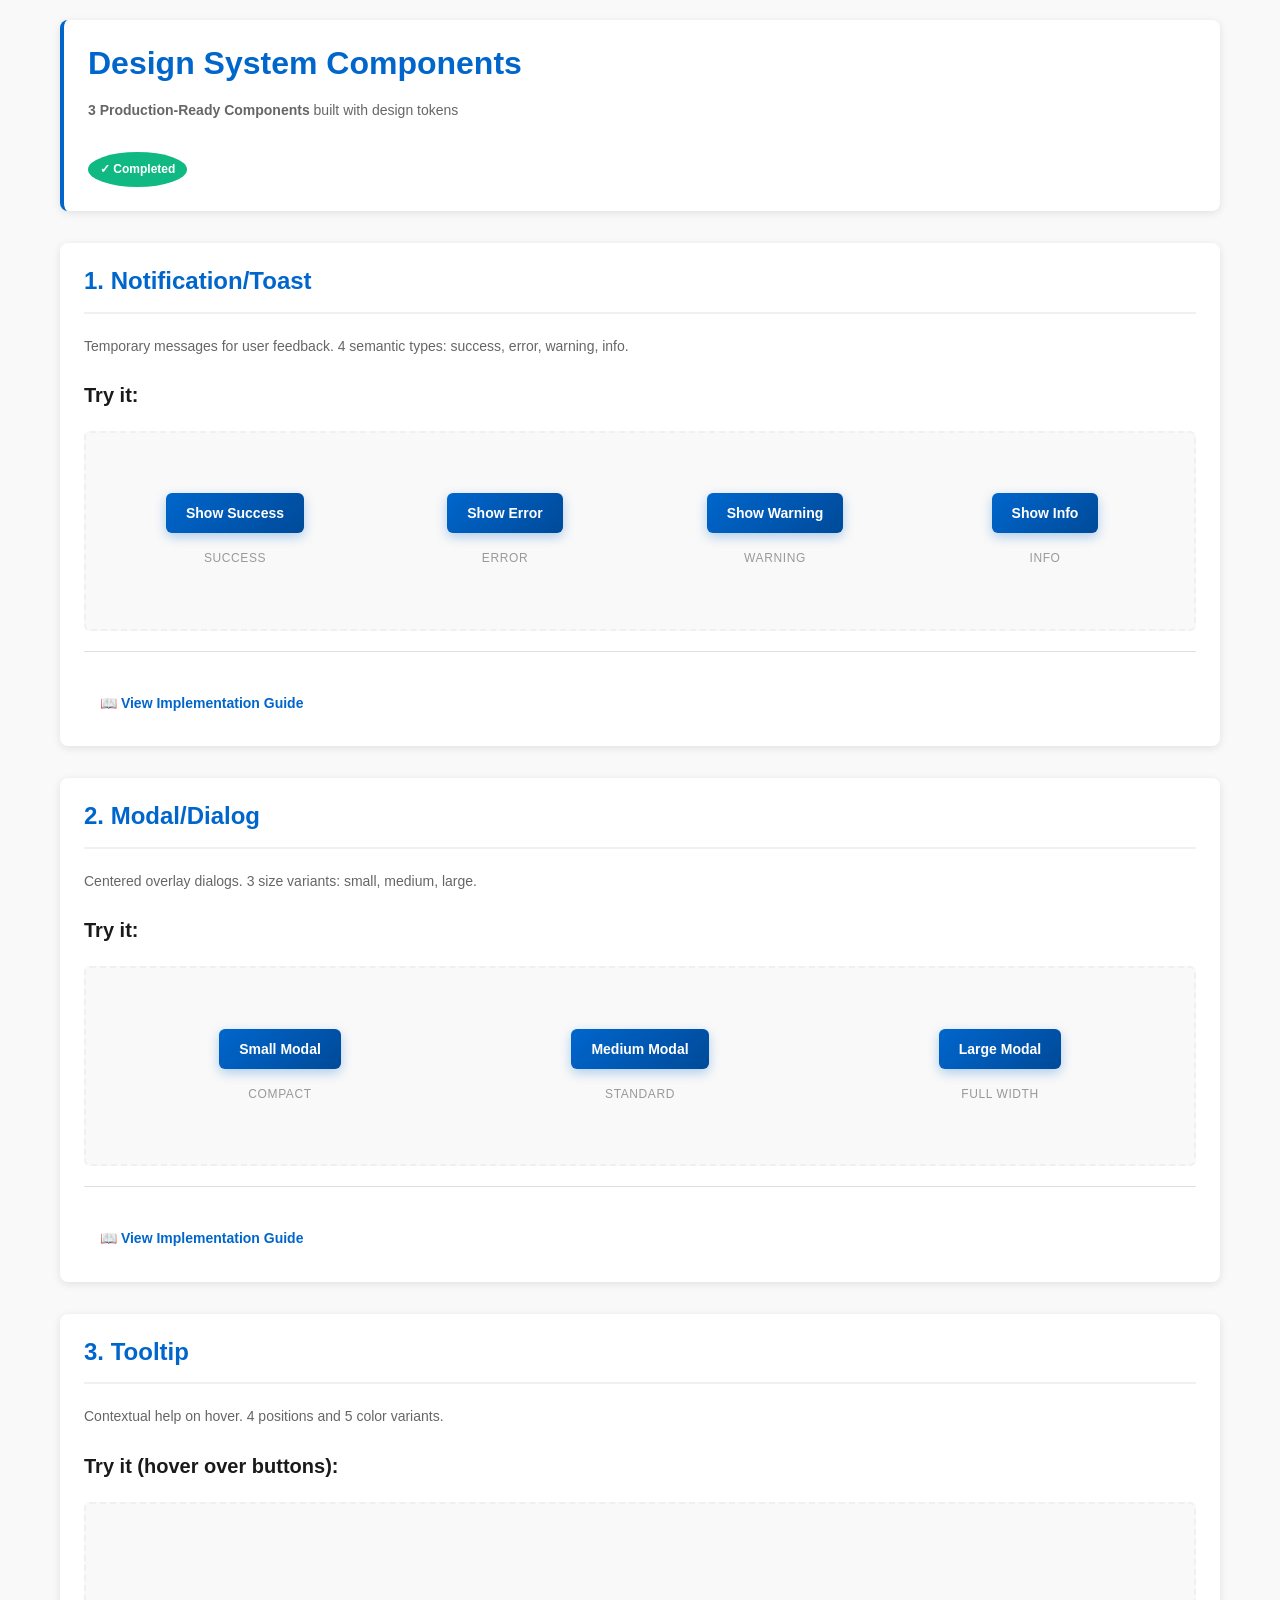
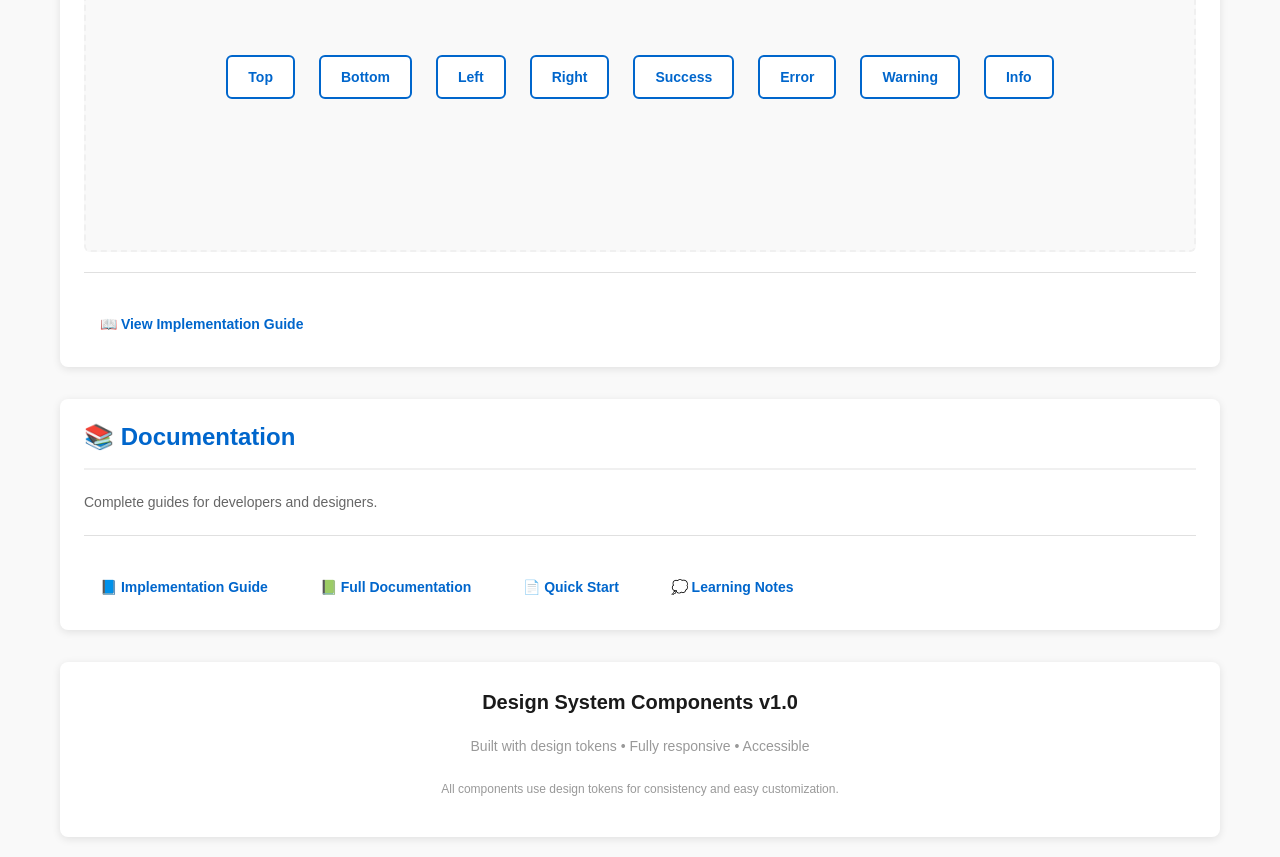
==== assignments/02-intermediate/index.html @ edc9a47b "Remove submodules, add actual files" ====
<!DOCTYPE html>
<html lang="en">
<head>
    <meta charset="UTF-8">
    <meta name="viewport" content="width=device-width, initial-scale=1.0">
    <title>Design System Components Demo</title>
    
    <!-- Design System Tokens and Components -->
    <link rel="stylesheet" href="design-tokens.css">
    <link rel="stylesheet" href="components.css">
    
    <style>
        * {
            margin: 0;
            padding: 0;
            box-sizing: border-box;
        }

        body {
            font-family: var(--font-family-base);
            background-color: var(--color-lighter-gray);
            color: var(--color-charcoal);
            line-height: var(--line-height-normal);
        }

        .container {
            max-width: 1200px;
            margin: 0 auto;
            padding: var(--space-lg);
        }

        header {
            background-color: var(--color-white);
            padding: var(--space-xl);
            border-radius: var(--radius-lg);
            margin-bottom: var(--space-2xl);
            box-shadow: var(--shadow-sm);
            border-left: 4px solid var(--color-primary);
        }

        header h1 {
            color: var(--color-primary);
            font-size: var(--font-size-h1);
            margin-bottom: var(--space-md);
        }

        header p {
            color: var(--color-gray);
            margin-bottom: var(--space-sm);
        }

        .badge {
            display: inline-block;
            background-color: var(--color-success);
            color: var(--color-white);
            padding: var(--space-xs) var(--space-sm);
            border-radius: var(--radius-full);
            font-size: var(--font-size-body-sm);
            font-weight: var(--font-weight-semibold);
            margin-top: var(--space-md);
        }

        .btn {
            padding: var(--space-sm) var(--space-lg);
            border: none;
            border-radius: var(--radius-md);
            font-size: var(--font-size-body);
            font-weight: var(--font-weight-semibold);
            cursor: pointer;
            transition: all var(--transition-quick);
            font-family: var(--font-family-base);
            display: inline-block;
        }

        .btn--primary {
            background-color: var(--color-primary);
            color: var(--color-white);
        }

        .btn--primary:hover {
            background-color: var(--color-primary-dark);
            box-shadow: var(--shadow-primary);
        }

        .btn--secondary {
            background-color: var(--color-white);
            color: var(--color-primary);
            border: 2px solid var(--color-primary);
        }

        .btn--secondary:hover {
            background-color: var(--color-primary-lighter);
        }

        .btn--danger {
            background-color: var(--color-error);
            color: var(--color-white);
        }

        .btn--danger:hover {
            background-color: #c12a2a;
        }

        .section {
            background-color: var(--color-white);
            border-radius: var(--radius-lg);
            padding: var(--space-xl);
            margin-bottom: var(--space-2xl);
            box-shadow: var(--shadow-sm);
        }

        .section h2 {
            color: var(--color-primary);
            font-size: var(--font-size-h2);
            margin-bottom: var(--space-lg);
            padding-bottom: var(--space-md);
            border-bottom: 2px solid var(--color-light-gray);
        }

        .section h3 {
            margin-top: var(--space-lg);
            margin-bottom: var(--space-md);
            color: var(--color-charcoal);
        }

        .description {
            color: var(--color-gray);
            margin-bottom: var(--space-lg);
            line-height: var(--line-height-loose);
        }

        .demo-area {
            background-color: var(--color-lighter-gray);
            border: 2px dashed var(--color-light-gray);
            border-radius: var(--radius-md);
            padding: var(--space-xl);
            margin: var(--space-lg) 0;
            min-height: 200px;
            display: flex;
            align-items: center;
            justify-content: center;
            flex-wrap: wrap;
            gap: var(--space-lg);
        }

        .demo-area--tall {
            min-height: 350px;
        }

        .demo-grid {
            display: grid;
            grid-template-columns: repeat(auto-fit, minmax(150px, 1fr));
            gap: var(--space-lg);
            width: 100%;
        }

        .demo-item {
            text-align: center;
        }

        .demo-item label {
            font-size: var(--font-size-body-sm);
            color: var(--color-text-muted);
            text-transform: uppercase;
            letter-spacing: 0.05em;
            display: block;
            margin-top: var(--space-md);
        }

        .docs-link {
            margin-top: var(--space-lg);
            padding-top: var(--space-lg);
            border-top: 1px solid var(--color-border);
        }

        .docs-link a {
            display: inline-block;
            color: var(--color-primary);
            text-decoration: none;
            font-weight: var(--font-weight-semibold);
            padding: var(--space-xs) var(--space-md);
            margin-right: var(--space-md);
            margin-top: var(--space-sm);
            border-radius: var(--radius-md);
            transition: all var(--transition-quick);
        }

        .docs-link a:hover {
            background-color: var(--color-primary-lighter);
            text-decoration: underline;
        }

        footer {
            background-color: var(--color-white);
            padding: var(--space-xl);
            border-radius: var(--radius-lg);
            text-align: center;
            color: var(--color-text-muted);
            box-shadow: var(--shadow-sm);
            margin-top: var(--space-2xl);
        }

        footer h3 {
            color: var(--color-charcoal);
            margin-bottom: var(--space-md);
        }

        footer p {
            margin: var(--space-sm) 0;
        }

        @media (max-width: 768px) {
            .demo-grid {
                grid-template-columns: 1fr;
            }

            .docs-link a {
                display: block;
                text-align: center;
                margin-right: 0;
            }
        }
    </style>
</head>
<body>
    <div class="container">
        <!-- Header -->
        <header>
            <h1>Design System Components</h1>
            <p><strong>3 Production-Ready Components</strong> built with design tokens</p>
            <span class="badge">✓ Completed</span>
        </header>

        <!-- ========== NOTIFICATION COMPONENT ========== -->
        <section class="section">
            <h2>1. Notification/Toast</h2>
            <p class="description">
                Temporary messages for user feedback. 4 semantic types: success, error, warning, info.
            </p>

            <h3>Try it:</h3>
            <div class="demo-area">
                <div class="demo-grid">
                    <div class="demo-item">
                        <button class="btn btn--primary" onclick="showNotification('success')">
                            Show Success
                        </button>
                        <label>Success</label>
                    </div>
                    <div class="demo-item">
                        <button class="btn btn--primary" onclick="showNotification('error')">
                            Show Error
                        </button>
                        <label>Error</label>
                    </div>
                    <div class="demo-item">
                        <button class="btn btn--primary" onclick="showNotification('warning')">
                            Show Warning
                        </button>
                        <label>Warning</label>
                    </div>
                    <div class="demo-item">
                        <button class="btn btn--primary" onclick="showNotification('info')">
                            Show Info
                        </button>
                        <label>Info</label>
                    </div>
                </div>
            </div>

            <div class="docs-link">
                <a href="IMPLEMENTATION_GUIDE.md">📖 View Implementation Guide</a>
            </div>
        </section>

        <!-- ========== MODAL COMPONENT ========== -->
        <section class="section">
            <h2>2. Modal/Dialog</h2>
            <p class="description">
                Centered overlay dialogs. 3 size variants: small, medium, large.
            </p>

            <h3>Try it:</h3>
            <div class="demo-area">
                <div class="demo-grid">
                    <div class="demo-item">
                        <button class="btn btn--primary" onclick="showModal('sm')">
                            Small Modal
                        </button>
                        <label>Compact</label>
                    </div>
                    <div class="demo-item">
                        <button class="btn btn--primary" onclick="showModal('md')">
                            Medium Modal
                        </button>
                        <label>Standard</label>
                    </div>
                    <div class="demo-item">
                        <button class="btn btn--primary" onclick="showModal('lg')">
                            Large Modal
                        </button>
                        <label>Full Width</label>
                    </div>
                </div>
            </div>

            <div class="docs-link">
                <a href="IMPLEMENTATION_GUIDE.md">📖 View Implementation Guide</a>
            </div>
        </section>

        <!-- ========== TOOLTIP COMPONENT ========== -->
        <section class="section">
            <h2>3. Tooltip</h2>
            <p class="description">
                Contextual help on hover. 4 positions and 5 color variants.
            </p>

            <h3>Try it (hover over buttons):</h3>
            <div class="demo-area demo-area--tall">
                <div style="width: 100%; display: flex; flex-wrap: wrap; justify-content: center; gap: var(--space-xl);">
                    <!-- Positions -->
                    <div class="tooltip-container">
                        <button class="btn btn--secondary">Top</button>
                        <div class="tooltip tooltip--top tooltip--light">Tooltip on top</div>
                    </div>

                    <div class="tooltip-container">
                        <button class="btn btn--secondary">Bottom</button>
                        <div class="tooltip tooltip--bottom tooltip--light">Tooltip on bottom</div>
                    </div>

                    <div class="tooltip-container">
                        <button class="btn btn--secondary">Left</button>
                        <div class="tooltip tooltip--left tooltip--light">Left side</div>
                    </div>

                    <div class="tooltip-container">
                        <button class="btn btn--secondary">Right</button>
                        <div class="tooltip tooltip--right tooltip--light">Right side</div>
                    </div>

                    <!-- Color Variants -->
                    <div class="tooltip-container">
                        <button class="btn btn--secondary">Success</button>
                        <div class="tooltip tooltip--bottom tooltip--success">✓ Success</div>
                    </div>

                    <div class="tooltip-container">
                        <button class="btn btn--secondary">Error</button>
                        <div class="tooltip tooltip--bottom tooltip--error">✕ Error</div>
                    </div>

                    <div class="tooltip-container">
                        <button class="btn btn--secondary">Warning</button>
                        <div class="tooltip tooltip--bottom tooltip--warning">⚠ Warning</div>
                    </div>

                    <div class="tooltip-container">
                        <button class="btn btn--secondary">Info</button>
                        <div class="tooltip tooltip--bottom tooltip--info">ℹ Info</div>
                    </div>
                </div>
            </div>

            <div class="docs-link">
                <a href="IMPLEMENTATION_GUIDE.md">📖 View Implementation Guide</a>
            </div>
        </section>

        <!-- ========== DOCUMENTATION ========== -->
        <section class="section">
            <h2>📚 Documentation</h2>
            <p class="description">
                Complete guides for developers and designers.
            </p>

            <div class="docs-link">
                <a href="IMPLEMENTATION_GUIDE.md">📘 Implementation Guide</a>
                <a href="ENHANCED_DESIGN_SYSTEM.md">📗 Full Documentation</a>
                <a href="README.md">📄 Quick Start</a>
                <a href="REFLECTION.md">💭 Learning Notes</a>
            </div>
        </section>

        <!-- Footer -->
        <footer>
            <h3>Design System Components v1.0</h3>
            <p>Built with design tokens • Fully responsive • Accessible</p>
            <p style="font-size: var(--font-size-body-sm); margin-top: var(--space-lg);">
                All components use design tokens for consistency and easy customization.
            </p>
        </footer>
    </div>

    <!-- Hidden Modal for Demo -->
    <div class="modal-overlay" id="demoModal">
        <div class="modal" id="demoModalContent">
            <div class="modal__header">
                <h2 class="modal__title">Modal Dialog</h2>
                <button class="modal__close" onclick="closeModal()">&times;</button>
            </div>
            <div class="modal__body">
                <p>This is a sample modal dialog showcasing the component. It includes a header with title and close button, scrollable content area, and a footer with action buttons.</p>
                <p style="margin-top: var(--space-md);">You can click outside the modal or press Escape to close it.</p>
            </div>
            <div class="modal__footer">
                <button class="btn btn--secondary" onclick="closeModal()">Cancel</button>
                <button class="btn btn--primary" onclick="closeModal()">OK</button>
            </div>
        </div>
    </div>

    <script>
        // Show notification
        function showNotification(type) {
            const messages = {
                success: { title: 'Success!', message: 'Your action was completed.' },
                error: { title: 'Error!', message: 'Something went wrong. Please try again.' },
                warning: { title: 'Warning', message: 'Please review this information.' },
                info: { title: 'Information', message: 'Here is some useful information.' }
            };

            const { title, message } = messages[type];
            const icons = {
                success: '✓',
                error: '✕',
                warning: '⚠',
                info: 'ℹ'
            };

            const notification = document.createElement('div');
            notification.className = `notification notification--${type} notification--top-right`;
            notification.innerHTML = `
                <div class="notification__icon">${icons[type]}</div>
                <div class="notification__content">
                    <div class="notification__title">${title}</div>
                    <div class="notification__message">${message}</div>
                </div>
                <button class="notification__close" onclick="this.parentElement.classList.add('closing'); setTimeout(() => this.parentElement.remove(), 300);">&times;</button>
            `;

            document.body.appendChild(notification);

            // Auto-hide after 5 seconds
            setTimeout(() => {
                if (notification.parentElement) {
                    notification.classList.add('closing');
                    setTimeout(() => notification.remove(), 300);
                }
            }, 5000);
        }

        // Show modal
        function showModal(size) {
            const modal = document.getElementById('demoModal');
            const content = document.getElementById('demoModalContent');
            content.className = `modal modal--${size}`;
            modal.classList.add('active');
        }

        // Close modal
        function closeModal() {
            document.getElementById('demoModal').classList.remove('active');
        }

        // Close modal on backdrop click
        document.getElementById('demoModal').addEventListener('click', function(e) {
            if (e.target === this) {
                closeModal();
            }
        });

        // Close modal on Escape key
        document.addEventListener('keydown', function(e) {
            if (e.key === 'Escape') {
                closeModal();
            }
        });
    </script>
</body>
</html>
---- assignments/02-intermediate/design-tokens.css ----
/* ========================================
   EXTENDED DESIGN SYSTEM TOKENS
   Option A: New Components
   ======================================== */

/* Import base tokens from version 7 */
@import url("../../07-design-system/design-tokens.css");

/* ========== NEW TOKENS FOR COMPONENTS ========== */

:root {
  /* ===== NOTIFICATION/TOAST TOKENS ===== */
  --notification-width: 320px;
  --notification-padding: var(--space-md);
  --notification-border-radius: var(--radius-md);
  --notification-shadow: var(--shadow-lg);
  --notification-z-index: 500;
  --notification-animation-duration: var(--transition-normal);

  /* Toast specific timings */
  --toast-auto-hide-duration: 5000ms;
  --toast-animation-distance: 20px;

  /* Semantic colors for notifications */
  --color-success-bg: #d4edda;
  --color-success-border: #c3e6cb;
  --color-success-text: #155724;

  --color-error-bg: #f8d7da;
  --color-error-border: #f5c6cb;
  --color-error-text: #721c24;

  --color-warning-bg: #fff3cd;
  --color-warning-border: #ffeeba;
  --color-warning-text: #856404;

  --color-info-bg: #d1ecf1;
  --color-info-border: #bee5eb;
  --color-info-text: #0c5460;

  /* ===== MODAL/DIALOG TOKENS ===== */
  --modal-backdrop-bg: rgba(0, 0, 0, 0.5);
  --modal-backdrop-blur: 0;
  --modal-border-radius: var(--radius-lg);
  --modal-shadow: var(--shadow-xl);
  --modal-z-index: 400;
  --modal-width-sm: 400px;
  --modal-width-md: 600px;
  --modal-width-lg: 800px;
  --modal-max-width: 90vw;
  --modal-animation-duration: var(--transition-normal);

  /* Modal spacing */
  --modal-header-padding: var(--space-lg);
  --modal-body-padding: var(--space-lg);
  --modal-footer-padding: var(--space-lg);

  /* ===== TOOLTIP TOKENS ===== */
  --tooltip-max-width: 200px;
  --tooltip-padding: var(--space-sm) var(--space-md);
  --tooltip-border-radius: var(--radius-md);
  --tooltip-bg: var(--color-charcoal);
  --tooltip-text: var(--color-white);
  --tooltip-shadow: var(--shadow-md);
  --tooltip-z-index: 500;
  --tooltip-arrow-size: 6px;
  --tooltip-animation-duration: var(--transition-quick);
  --tooltip-offset: 8px;
  --tooltip-font-size: var(--font-size-body-sm);
}

/* ========== SEMANTIC COLOR LIGHT VARIANTS ===== */
:root {
  --color-success-light: #d4edda;
  --color-success-lighter: #f0f7f4;
  --color-error-light: #f8d7da;
  --color-error-lighter: #fef5f6;
  --color-warning-light: #fff3cd;
  --color-warning-lighter: #fffbf0;
  --color-info-light: #d1ecf1;
  --color-info-lighter: #f0f8fa;

  --color-neutral-light: #f5f5f5;
  --color-text-muted: #999999;
}
---- assignments/02-intermediate/components.css ----
/* ========================================
   COMPONENT STYLES
   Notification, Modal, and Tooltip Components
   ======================================== */

/* ========================================
   1. NOTIFICATION/TOAST COMPONENT
   ======================================== */

.notification {
  position: fixed;
  display: flex;
  align-items: flex-start;
  gap: var(--space-md);
  width: var(--notification-width);
  padding: var(--notification-padding);
  background-color: var(--color-white);
  border-radius: var(--notification-border-radius);
  box-shadow: var(--notification-shadow);
  z-index: var(--notification-z-index);
  animation: slideInRight var(--notification-animation-duration) ease-out;
}

/* Position variants */
.notification--top-right {
  top: var(--space-lg);
  right: var(--space-lg);
}

.notification--top-left {
  top: var(--space-lg);
  left: var(--space-lg);
}

.notification--bottom-right {
  bottom: var(--space-lg);
  right: var(--space-lg);
}

.notification--bottom-left {
  bottom: var(--space-lg);
  left: var(--space-lg);
}

/* Exit animation */
.notification.closing {
  animation: slideOutRight var(--notification-animation-duration) ease-in;
}

/* Type variants - Success */
.notification--success {
  border-left: 4px solid var(--color-success);
  background-color: var(--color-success-bg);
  color: var(--color-success-text);
}

.notification--success .notification__icon {
  color: var(--color-success);
}

/* Type variants - Error */
.notification--error {
  border-left: 4px solid var(--color-error);
  background-color: var(--color-error-bg);
  color: var(--color-error-text);
}

.notification--error .notification__icon {
  color: var(--color-error);
}

/* Type variants - Warning */
.notification--warning {
  border-left: 4px solid var(--color-warning);
  background-color: var(--color-warning-bg);
  color: var(--color-warning-text);
}

.notification--warning .notification__icon {
  color: var(--color-warning);
}

/* Type variants - Info */
.notification--info {
  border-left: 4px solid var(--color-info);
  background-color: var(--color-info-bg);
  color: var(--color-info-text);
}

.notification--info .notification__icon {
  color: var(--color-info);
}

/* Notification content */
.notification__content {
  flex: 1;
}

.notification__title {
  font-weight: var(--font-weight-semibold);
  font-size: var(--font-size-body);
  margin-bottom: var(--space-xs);
}

.notification__message {
  font-size: var(--font-size-body-sm);
  line-height: var(--line-height-normal);
}

/* Close button */
.notification__close {
  flex-shrink: 0;
  background: none;
  border: none;
  cursor: pointer;
  font-size: 20px;
  opacity: 0.7;
  transition: opacity var(--transition-quick);
  padding: 0;
  line-height: 1;
}

.notification__close:hover {
  opacity: 1;
}

/* Icon area */
.notification__icon {
  flex-shrink: 0;
  font-size: 20px;
  width: 24px;
  height: 24px;
  display: flex;
  align-items: center;
  justify-content: center;
  margin-top: 2px;
}

/* Animations */
@keyframes slideInRight {
  from {
    transform: translateX(100%);
    opacity: 0;
  }
  to {
    transform: translateX(0);
    opacity: 1;
  }
}

@keyframes slideOutRight {
  from {
    transform: translateX(0);
    opacity: 1;
  }
  to {
    transform: translateX(100%);
    opacity: 0;
  }
}

/* ========================================
   2. MODAL/DIALOG COMPONENT
   ======================================== */

/* Modal backdrop/overlay */
.modal-overlay {
  position: fixed;
  top: 0;
  left: 0;
  width: 100%;
  height: 100%;
  background-color: var(--modal-backdrop-bg);
  display: flex;
  align-items: center;
  justify-content: center;
  z-index: var(--modal-z-index);
  opacity: 0;
  visibility: hidden;
  transition: opacity var(--modal-animation-duration),
              visibility var(--modal-animation-duration);
}

.modal-overlay.active {
  opacity: 1;
  visibility: visible;
}

/* Modal container */
.modal {
  background-color: var(--color-white);
  border-radius: var(--modal-border-radius);
  box-shadow: var(--modal-shadow);
  width: var(--modal-width-md);
  max-width: var(--modal-max-width);
  max-height: 90vh;
  display: flex;
  flex-direction: column;
  transform: scale(0.95);
  opacity: 0;
  transition: transform var(--modal-animation-duration),
              opacity var(--modal-animation-duration);
}

.modal-overlay.active .modal {
  transform: scale(1);
  opacity: 1;
}

/* Modal size variants */
.modal--sm {
  width: var(--modal-width-sm);
}

.modal--lg {
  width: var(--modal-width-lg);
}

/* Modal header */
.modal__header {
  display: flex;
  align-items: center;
  justify-content: space-between;
  padding: var(--modal-header-padding);
  border-bottom: 1px solid var(--color-border);
  flex-shrink: 0;
}

.modal__title {
  font-size: var(--font-size-h2);
  font-weight: var(--font-weight-bold);
  color: var(--color-charcoal);
  margin: 0;
}

.modal__close {
  background: none;
  border: none;
  cursor: pointer;
  font-size: 24px;
  color: var(--color-gray);
  padding: 0;
  width: 32px;
  height: 32px;
  display: flex;
  align-items: center;
  justify-content: center;
  border-radius: var(--radius-md);
  transition: all var(--transition-quick);
}

.modal__close:hover {
  background-color: var(--color-light-gray);
  color: var(--color-charcoal);
}

/* Modal body */
.modal__body {
  padding: var(--modal-body-padding);
  overflow-y: auto;
  flex: 1;
}

/* Modal footer */
.modal__footer {
  padding: var(--modal-footer-padding);
  border-top: 1px solid var(--color-border);
  display: flex;
  gap: var(--space-md);
  justify-content: flex-end;
  flex-shrink: 0;
  background-color: var(--color-lighter-gray);
}

/* Footer buttons */
.modal__footer .btn {
  margin: 0;
}

/* ========================================
   3. TOOLTIP COMPONENT
   ======================================== */

/* Tooltip trigger wrapper */
.tooltip-container {
  position: relative;
  display: inline-block;
}

/* Tooltip text element */
.tooltip {
  position: absolute;
  background-color: var(--tooltip-bg);
  color: var(--tooltip-text);
  padding: var(--tooltip-padding);
  border-radius: var(--tooltip-border-radius);
  font-size: var(--tooltip-font-size);
  white-space: nowrap;
  z-index: var(--tooltip-z-index);
  box-shadow: var(--tooltip-shadow);
  opacity: 0;
  visibility: hidden;
  transition: opacity var(--tooltip-animation-duration),
              visibility var(--tooltip-animation-duration);
  pointer-events: none;
  max-width: var(--tooltip-max-width);
  word-wrap: break-word;
  white-space: normal;
}

/* Tooltip arrow (pseudo-element) */
.tooltip::before {
  content: '';
  position: absolute;
  width: 0;
  height: 0;
  border-style: solid;
}

/* Tooltip active state */
.tooltip-container:hover .tooltip,
.tooltip.active {
  opacity: 1;
  visibility: visible;
}

/* ===== Position Variants ===== */

/* Top position */
.tooltip--top {
  bottom: 100%;
  left: 50%;
  transform: translateX(-50%) translateY(-var(--tooltip-offset));
  margin-bottom: var(--tooltip-arrow-size);
}

.tooltip--top::before {
  bottom: calc(-1 * var(--tooltip-arrow-size));
  left: 50%;
  transform: translateX(-50%);
  border-width: var(--tooltip-arrow-size) var(--tooltip-arrow-size) 0 var(--tooltip-arrow-size);
  border-color: var(--tooltip-bg) transparent transparent transparent;
}

.tooltip-container:hover .tooltip--top {
  transform: translateX(-50%) translateY(0);
}

/* Bottom position */
.tooltip--bottom {
  top: 100%;
  left: 50%;
  transform: translateX(-50%) translateY(var(--tooltip-offset));
  margin-top: var(--tooltip-arrow-size);
}

.tooltip--bottom::before {
  top: calc(-1 * var(--tooltip-arrow-size));
  left: 50%;
  transform: translateX(-50%);
  border-width: 0 var(--tooltip-arrow-size) var(--tooltip-arrow-size) var(--tooltip-arrow-size);
  border-color: transparent transparent var(--tooltip-bg) transparent;
}

.tooltip-container:hover .tooltip--bottom {
  transform: translateX(-50%) translateY(0);
}

/* Left position */
.tooltip--left {
  right: 100%;
  top: 50%;
  transform: translateY(-50%) translateX(-var(--tooltip-offset));
  margin-right: var(--tooltip-arrow-size);
}

.tooltip--left::before {
  right: calc(-1 * var(--tooltip-arrow-size));
  top: 50%;
  transform: translateY(-50%);
  border-width: var(--tooltip-arrow-size) 0 var(--tooltip-arrow-size) var(--tooltip-arrow-size);
  border-color: transparent transparent transparent var(--tooltip-bg);
}

.tooltip-container:hover .tooltip--left {
  transform: translateY(-50%) translateX(0);
}

/* Right position */
.tooltip--right {
  left: 100%;
  top: 50%;
  transform: translateY(-50%) translateX(var(--tooltip-offset));
  margin-left: var(--tooltip-arrow-size);
}

.tooltip--right::before {
  left: calc(-1 * var(--tooltip-arrow-size));
  top: 50%;
  transform: translateY(-50%);
  border-width: var(--tooltip-arrow-size) var(--tooltip-arrow-size) var(--tooltip-arrow-size) 0;
  border-color: transparent var(--tooltip-bg) transparent transparent;
}

.tooltip-container:hover .tooltip--right {
  transform: translateY(-50%) translateX(0);
}

/* ===== Color Variants for Tooltips ===== */

.tooltip--light {
  background-color: var(--color-white);
  color: var(--color-charcoal);
  border: 1px solid var(--color-border);
}

.tooltip--light::before {
  border-color: var(--color-white) transparent transparent transparent;
}

.tooltip--light.tooltip--bottom::before {
  border-color: transparent transparent var(--color-white) transparent;
}

.tooltip--light.tooltip--left::before {
  border-color: transparent transparent transparent var(--color-white);
}

.tooltip--light.tooltip--right::before {
  border-color: transparent var(--color-white) transparent transparent;
}

.tooltip--success {
  background-color: var(--color-success);
  color: var(--color-white);
}

.tooltip--error {
  background-color: var(--color-error);
  color: var(--color-white);
}

.tooltip--warning {
  background-color: var(--color-warning);
  color: var(--color-charcoal);
}

.tooltip--info {
  background-color: var(--color-info);
  color: var(--color-white);
}

/* ========================================
   HELPER UTILITIES
   ======================================== */

/* Container for demo purposes */
.component-showcase {
  padding: var(--space-lg);
  background-color: var(--color-lighter-gray);
  border-radius: var(--radius-md);
  margin: var(--space-lg) 0;
  display: flex;
  align-items: center;
  justify-content: center;
  gap: var(--space-lg);
  flex-wrap: wrap;
  min-height: 200px;
}

.component-showcase--tall {
  min-height: 400px;
}

/* Documentation helper */
.code-example {
  background-color: var(--color-dark-gray);
  color: var(--color-white);
  padding: var(--space-lg);
  border-radius: var(--radius-md);
  overflow-x: auto;
  font-family: var(--font-family-mono);
  font-size: var(--font-size-body-sm);
  line-height: 1.5;
  margin: var(--space-md) 0;
}

.code-example code {
  color: var(--color-white);
}

/* Section spacing */
.component-section {
  margin: var(--space-2xl) 0;
  padding: var(--space-lg);
  background-color: var(--color-white);
  border-radius: var(--radius-md);
  border: 1px solid var(--color-border);
}

.component-section h2 {
  margin-top: 0;
}

/* Responsive adjustments */
@media (max-width: 768px) {
  .modal {
    width: 90vw;
    max-height: 80vh;
  }

  .notification {
    width: calc(100vw - 2 * var(--space-lg));
    max-width: var(--notification-width);
  }

  .modal__footer {
    flex-direction: column-reverse;
  }

  .modal__footer .btn {
    width: 100%;
  }

  .tooltip {
    max-width: 150px;
  }
}

/* Print styles */
@media print {
  .notification,
  .modal-overlay,
  .tooltip {
    display: none !important;
  }
}
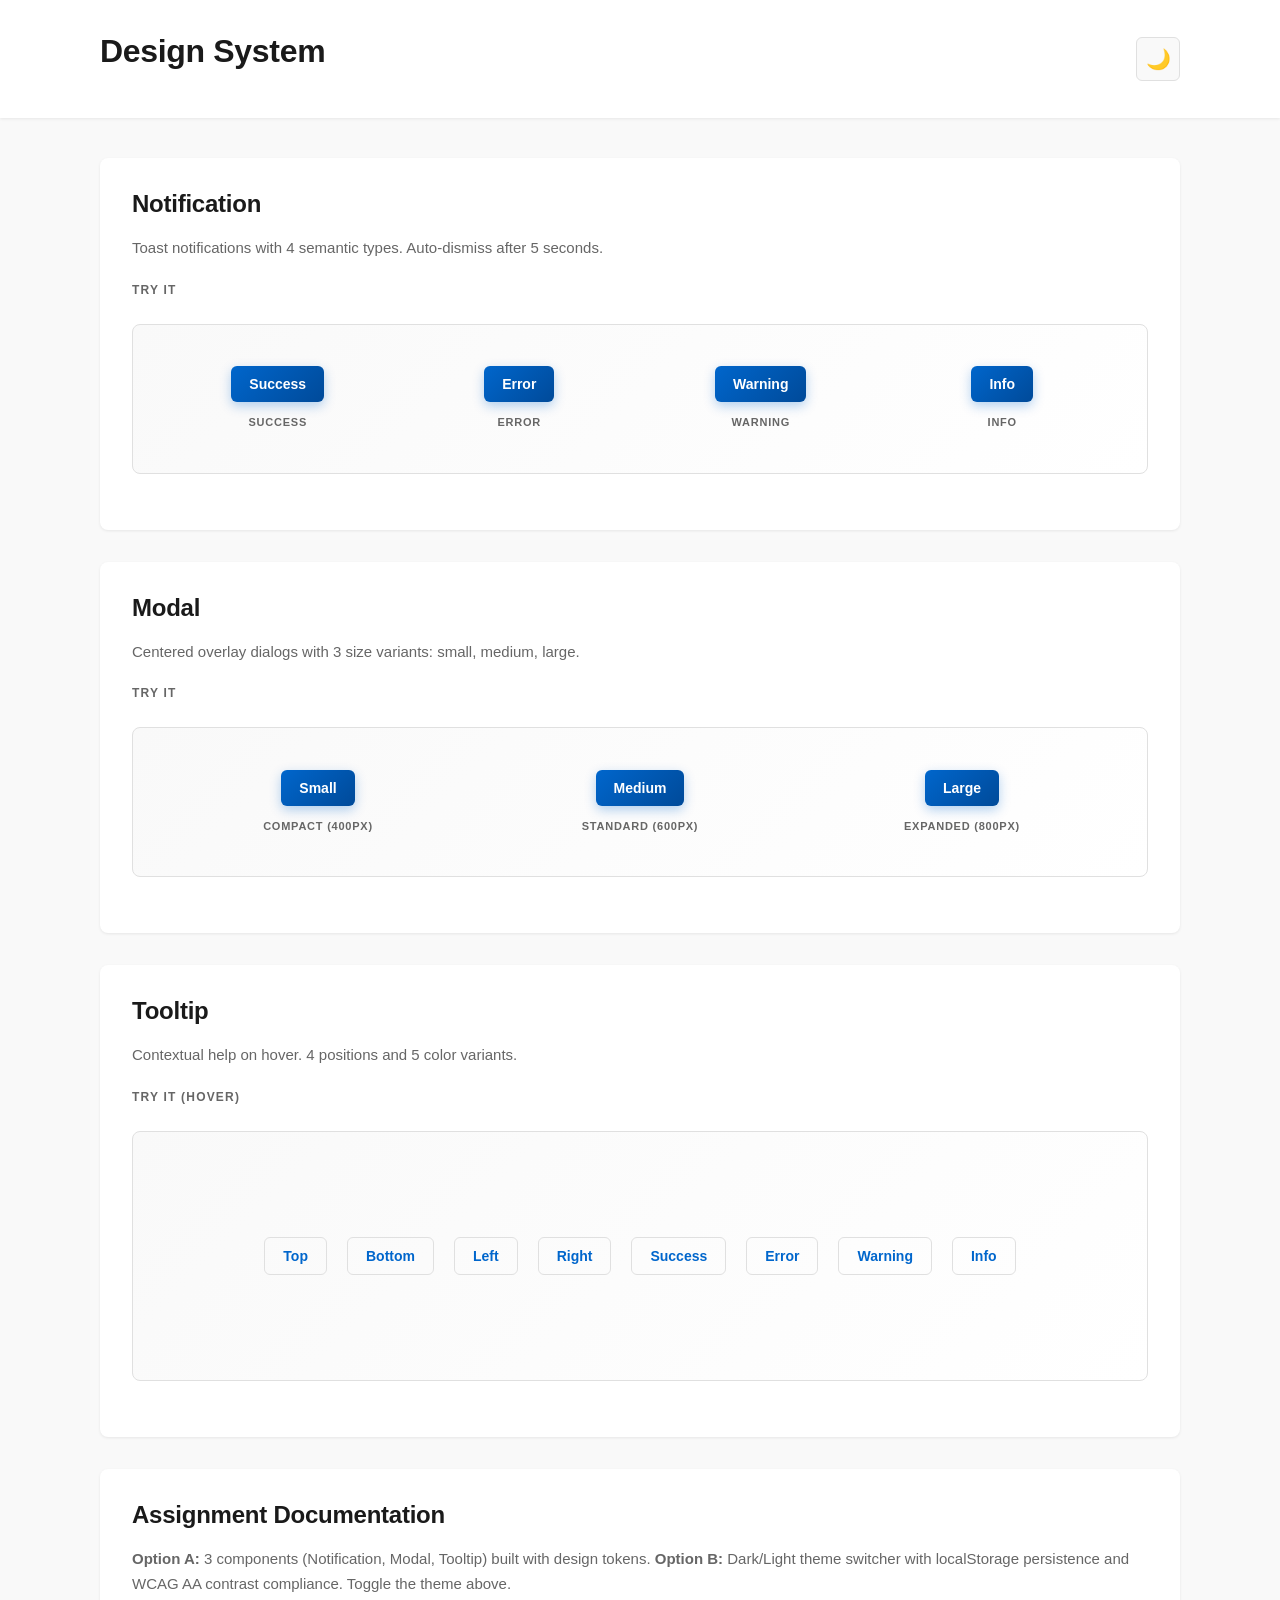
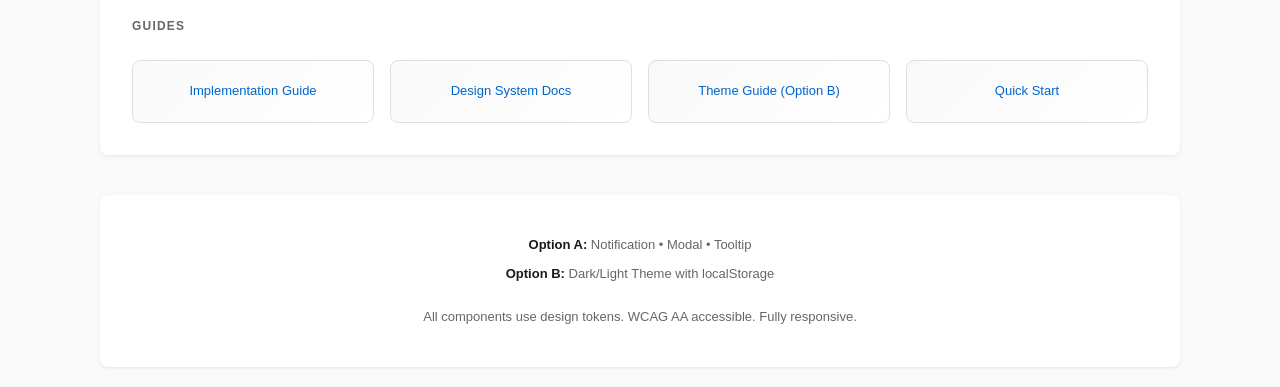
==== commit 1c074468: "Complete Option A and B" ====
--- a/assignments/02-intermediate/index.html
+++ b/assignments/02-intermediate/index.html
@@ -16,126 +16,151 @@
             box-sizing: border-box;
         }
 
+        html {
+            scroll-behavior: smooth;
+        }
+
         body {
-            font-family: var(--font-family-base);
+            font-family: -apple-system, BlinkMacSystemFont, "Segoe UI", Roboto, "Helvetica Neue", Arial, sans-serif;
             background-color: var(--color-lighter-gray);
             color: var(--color-charcoal);
-            line-height: var(--line-height-normal);
+            line-height: 1.6;
+            transition: background-color 0.3s ease, color 0.3s ease;
         }
 
         .container {
-            max-width: 1200px;
+            max-width: 1120px;
             margin: 0 auto;
-            padding: var(--space-lg);
-        }
-
+            padding: 0 var(--space-lg);
+        }
+
+        /* ===== HEADER ===== */
         header {
             background-color: var(--color-white);
-            padding: var(--space-xl);
-            border-radius: var(--radius-lg);
-            margin-bottom: var(--space-2xl);
-            box-shadow: var(--shadow-sm);
-            border-left: 4px solid var(--color-primary);
+            padding: var(--space-2xl) var(--space-lg);
+            margin-bottom: var(--space-3xl);
+            box-shadow: 0 1px 3px rgba(0, 0, 0, 0.08);
+            position: sticky;
+            top: 0;
+            z-index: 100;
+        }
+
+        header .container {
+            display: flex;
+            justify-content: space-between;
+            align-items: center;
+            gap: var(--space-xl);
         }
 
         header h1 {
-            color: var(--color-primary);
-            font-size: var(--font-size-h1);
-            margin-bottom: var(--space-md);
-        }
-
-        header p {
-            color: var(--color-gray);
-            margin-bottom: var(--space-sm);
-        }
-
-        .badge {
-            display: inline-block;
-            background-color: var(--color-success);
-            color: var(--color-white);
-            padding: var(--space-xs) var(--space-sm);
-            border-radius: var(--radius-full);
-            font-size: var(--font-size-body-sm);
-            font-weight: var(--font-weight-semibold);
-            margin-top: var(--space-md);
-        }
-
+            color: var(--color-charcoal);
+            font-size: 32px;
+            font-weight: 700;
+            letter-spacing: -0.01em;
+        }
+
+        .theme-toggle {
+            padding: var(--space-md) var(--space-lg);
+            background-color: var(--color-lighter-gray);
+            border: 1px solid var(--color-border);
+            border-radius: var(--radius-md);
+            cursor: pointer;
+            font-size: 20px;
+            transition: all 0.2s ease;
+            display: flex;
+            align-items: center;
+            justify-content: center;
+            width: 44px;
+            height: 44px;
+            line-height: 1;
+        }
+
+        .theme-toggle:hover {
+            background-color: var(--color-light-gray);
+            border-color: var(--color-primary);
+        }
+
+        /* ===== BUTTONS ===== */
         .btn {
-            padding: var(--space-sm) var(--space-lg);
+            padding: 10px 18px;
             border: none;
             border-radius: var(--radius-md);
-            font-size: var(--font-size-body);
-            font-weight: var(--font-weight-semibold);
+            font-size: 14px;
+            font-weight: 600;
             cursor: pointer;
-            transition: all var(--transition-quick);
-            font-family: var(--font-family-base);
+            transition: all 0.2s ease;
+            font-family: inherit;
             display: inline-block;
+            text-decoration: none;
         }
 
         .btn--primary {
             background-color: var(--color-primary);
-            color: var(--color-white);
+            color: white;
         }
 
         .btn--primary:hover {
             background-color: var(--color-primary-dark);
-            box-shadow: var(--shadow-primary);
         }
 
         .btn--secondary {
-            background-color: var(--color-white);
+            background-color: transparent;
             color: var(--color-primary);
-            border: 2px solid var(--color-primary);
+            border: 1px solid var(--color-border);
         }
 
         .btn--secondary:hover {
-            background-color: var(--color-primary-lighter);
-        }
-
-        .btn--danger {
-            background-color: var(--color-error);
-            color: var(--color-white);
-        }
-
-        .btn--danger:hover {
-            background-color: #c12a2a;
-        }
-
+            background-color: var(--color-lighter-gray);
+            border-color: var(--color-primary);
+        }
+
+        /* ===== SECTIONS ===== */
         .section {
             background-color: var(--color-white);
-            border-radius: var(--radius-lg);
-            padding: var(--space-xl);
+            border-radius: 8px;
+            padding: var(--space-2xl);
             margin-bottom: var(--space-2xl);
-            box-shadow: var(--shadow-sm);
+            box-shadow: 0 1px 3px rgba(0, 0, 0, 0.08);
+            transition: all 0.2s ease;
+        }
+
+        .section:hover {
+            box-shadow: 0 4px 12px rgba(0, 0, 0, 0.12);
         }
 
         .section h2 {
-            color: var(--color-primary);
-            font-size: var(--font-size-h2);
-            margin-bottom: var(--space-lg);
-            padding-bottom: var(--space-md);
-            border-bottom: 2px solid var(--color-light-gray);
+            color: var(--color-charcoal);
+            font-size: 24px;
+            font-weight: 700;
+            margin-bottom: var(--space-md);
+            letter-spacing: -0.01em;
         }
 
         .section h3 {
             margin-top: var(--space-lg);
             margin-bottom: var(--space-md);
-            color: var(--color-charcoal);
+            color: var(--color-gray);
+            font-weight: 600;
+            font-size: 12px;
+            text-transform: uppercase;
+            letter-spacing: 0.1em;
         }
 
         .description {
             color: var(--color-gray);
             margin-bottom: var(--space-lg);
-            line-height: var(--line-height-loose);
-        }
-
+            line-height: 1.7;
+            font-size: 15px;
+        }
+
+        /* ===== DEMO AREA ===== */
         .demo-area {
-            background-color: var(--color-lighter-gray);
-            border: 2px dashed var(--color-light-gray);
-            border-radius: var(--radius-md);
-            padding: var(--space-xl);
-            margin: var(--space-lg) 0;
-            min-height: 200px;
+            background: linear-gradient(135deg, var(--color-lighter-gray) 0%, var(--color-white) 100%);
+            border: 1px solid var(--color-border);
+            border-radius: 8px;
+            padding: var(--space-2xl);
+            margin: var(--space-xl) 0;
+            min-height: 150px;
             display: flex;
             align-items: center;
             justify-content: center;
@@ -144,13 +169,13 @@
         }
 
         .demo-area--tall {
-            min-height: 350px;
+            min-height: 250px;
         }
 
         .demo-grid {
             display: grid;
-            grid-template-columns: repeat(auto-fit, minmax(150px, 1fr));
-            gap: var(--space-lg);
+            grid-template-columns: repeat(auto-fit, minmax(110px, 1fr));
+            gap: var(--space-md);
             width: 100%;
         }
 
@@ -159,237 +184,230 @@
         }
 
         .demo-item label {
-            font-size: var(--font-size-body-sm);
-            color: var(--color-text-muted);
+            font-size: 11px;
+            color: var(--color-gray);
             text-transform: uppercase;
-            letter-spacing: 0.05em;
+            letter-spacing: 0.07em;
             display: block;
-            margin-top: var(--space-md);
-        }
-
+            margin-top: var(--space-sm);
+            font-weight: 600;
+        }
+
+        /* ===== DOCUMENTATION LINKS ===== */
         .docs-link {
-            margin-top: var(--space-lg);
-            padding-top: var(--space-lg);
-            border-top: 1px solid var(--color-border);
+            margin-top: var(--space-xl);
+            display: grid;
+            grid-template-columns: repeat(auto-fit, minmax(130px, 1fr));
+            gap: var(--space-md);
         }
 
         .docs-link a {
-            display: inline-block;
+            display: flex;
+            align-items: center;
+            justify-content: center;
+            padding: var(--space-lg);
+            background: linear-gradient(135deg, var(--color-lighter-gray) 0%, var(--color-white) 100%);
+            border: 1px solid var(--color-border);
+            border-radius: 8px;
             color: var(--color-primary);
             text-decoration: none;
-            font-weight: var(--font-weight-semibold);
-            padding: var(--space-xs) var(--space-md);
-            margin-right: var(--space-md);
-            margin-top: var(--space-sm);
-            border-radius: var(--radius-md);
-            transition: all var(--transition-quick);
+            font-weight: 500;
+            font-size: 13px;
+            text-align: center;
+            transition: all 0.2s ease;
         }
 
         .docs-link a:hover {
-            background-color: var(--color-primary-lighter);
-            text-decoration: underline;
-        }
-
+            background: var(--color-white);
+            border-color: var(--color-primary);
+            box-shadow: 0 4px 12px rgba(0, 102, 204, 0.12);
+        }
+
+        /* ===== FOOTER ===== */
         footer {
             background-color: var(--color-white);
-            padding: var(--space-xl);
-            border-radius: var(--radius-lg);
+            padding: var(--space-2xl);
+            border-radius: 8px;
             text-align: center;
-            color: var(--color-text-muted);
-            box-shadow: var(--shadow-sm);
-            margin-top: var(--space-2xl);
-        }
-
-        footer h3 {
+            color: var(--color-gray);
+            box-shadow: 0 1px 3px rgba(0, 0, 0, 0.08);
+            margin-top: var(--space-3xl);
+            margin-bottom: var(--space-lg);
+        }
+
+        footer p {
+            margin: 6px 0;
+            font-size: 13px;
+            line-height: 1.8;
+        }
+
+        footer p strong {
             color: var(--color-charcoal);
-            margin-bottom: var(--space-md);
-        }
-
-        footer p {
-            margin: var(--space-sm) 0;
-        }
-
+            font-weight: 600;
+        }
+
+        /* ===== RESPONSIVE ===== */
         @media (max-width: 768px) {
+            header .container {
+                flex-direction: row;
+                justify-content: space-between;
+            }
+
+            header h1 {
+                font-size: 24px;
+            }
+
             .demo-grid {
+                grid-template-columns: repeat(2, 1fr);
+            }
+
+            .docs-link {
                 grid-template-columns: 1fr;
             }
 
-            .docs-link a {
-                display: block;
-                text-align: center;
-                margin-right: 0;
+            .section {
+                padding: var(--space-lg);
             }
         }
     </style>
 </head>
 <body>
+    <!-- Header -->
+    <header>
+        <div class="container">
+            <h1>Design System</h1>
+            <button class="theme-toggle" id="themeToggle" title="Toggle theme">
+                <span id="themeIcon">🌙</span>
+            </button>
+        </div>
+    </header>
+
     <div class="container">
-        <!-- Header -->
-        <header>
-            <h1>Design System Components</h1>
-            <p><strong>3 Production-Ready Components</strong> built with design tokens</p>
-            <span class="badge">✓ Completed</span>
-        </header>
 
         <!-- ========== NOTIFICATION COMPONENT ========== -->
         <section class="section">
-            <h2>1. Notification/Toast</h2>
-            <p class="description">
-                Temporary messages for user feedback. 4 semantic types: success, error, warning, info.
-            </p>
-
-            <h3>Try it:</h3>
+            <h2>Notification</h2>
+            <p class="description">Toast notifications with 4 semantic types. Auto-dismiss after 5 seconds.</p>
+
+            <h3>Try it</h3>
             <div class="demo-area">
                 <div class="demo-grid">
                     <div class="demo-item">
-                        <button class="btn btn--primary" onclick="showNotification('success')">
-                            Show Success
-                        </button>
+                        <button class="btn btn--primary" onclick="showNotification('success')">Success</button>
                         <label>Success</label>
                     </div>
                     <div class="demo-item">
-                        <button class="btn btn--primary" onclick="showNotification('error')">
-                            Show Error
-                        </button>
+                        <button class="btn btn--primary" onclick="showNotification('error')">Error</button>
                         <label>Error</label>
                     </div>
                     <div class="demo-item">
-                        <button class="btn btn--primary" onclick="showNotification('warning')">
-                            Show Warning
-                        </button>
+                        <button class="btn btn--primary" onclick="showNotification('warning')">Warning</button>
                         <label>Warning</label>
                     </div>
                     <div class="demo-item">
-                        <button class="btn btn--primary" onclick="showNotification('info')">
-                            Show Info
-                        </button>
+                        <button class="btn btn--primary" onclick="showNotification('info')">Info</button>
                         <label>Info</label>
                     </div>
                 </div>
-            </div>
-
-            <div class="docs-link">
-                <a href="IMPLEMENTATION_GUIDE.md">📖 View Implementation Guide</a>
             </div>
         </section>
 
         <!-- ========== MODAL COMPONENT ========== -->
         <section class="section">
-            <h2>2. Modal/Dialog</h2>
-            <p class="description">
-                Centered overlay dialogs. 3 size variants: small, medium, large.
-            </p>
-
-            <h3>Try it:</h3>
+            <h2>Modal</h2>
+            <p class="description">Centered overlay dialogs with 3 size variants: small, medium, large.</p>
+
+            <h3>Try it</h3>
             <div class="demo-area">
                 <div class="demo-grid">
                     <div class="demo-item">
-                        <button class="btn btn--primary" onclick="showModal('sm')">
-                            Small Modal
-                        </button>
-                        <label>Compact</label>
-                    </div>
-                    <div class="demo-item">
-                        <button class="btn btn--primary" onclick="showModal('md')">
-                            Medium Modal
-                        </button>
-                        <label>Standard</label>
-                    </div>
-                    <div class="demo-item">
-                        <button class="btn btn--primary" onclick="showModal('lg')">
-                            Large Modal
-                        </button>
-                        <label>Full Width</label>
+                        <button class="btn btn--primary" onclick="showModal('sm')">Small</button>
+                        <label>Compact (400px)</label>
+                    </div>
+                    <div class="demo-item">
+                        <button class="btn btn--primary" onclick="showModal('md')">Medium</button>
+                        <label>Standard (600px)</label>
+                    </div>
+                    <div class="demo-item">
+                        <button class="btn btn--primary" onclick="showModal('lg')">Large</button>
+                        <label>Expanded (800px)</label>
                     </div>
                 </div>
-            </div>
-
-            <div class="docs-link">
-                <a href="IMPLEMENTATION_GUIDE.md">📖 View Implementation Guide</a>
             </div>
         </section>
 
         <!-- ========== TOOLTIP COMPONENT ========== -->
         <section class="section">
-            <h2>3. Tooltip</h2>
-            <p class="description">
-                Contextual help on hover. 4 positions and 5 color variants.
-            </p>
-
-            <h3>Try it (hover over buttons):</h3>
+            <h2>Tooltip</h2>
+            <p class="description">Contextual help on hover. 4 positions and 5 color variants.</p>
+
+            <h3>Try it (hover)</h3>
             <div class="demo-area demo-area--tall">
-                <div style="width: 100%; display: flex; flex-wrap: wrap; justify-content: center; gap: var(--space-xl);">
+                <div style="width: 100%; display: flex; flex-wrap: wrap; justify-content: center; gap: var(--space-lg);">
                     <!-- Positions -->
                     <div class="tooltip-container">
                         <button class="btn btn--secondary">Top</button>
-                        <div class="tooltip tooltip--top tooltip--light">Tooltip on top</div>
+                        <div class="tooltip tooltip--top tooltip--light">Tooltip</div>
                     </div>
 
                     <div class="tooltip-container">
                         <button class="btn btn--secondary">Bottom</button>
-                        <div class="tooltip tooltip--bottom tooltip--light">Tooltip on bottom</div>
+                        <div class="tooltip tooltip--bottom tooltip--light">Tooltip</div>
                     </div>
 
                     <div class="tooltip-container">
                         <button class="btn btn--secondary">Left</button>
-                        <div class="tooltip tooltip--left tooltip--light">Left side</div>
+                        <div class="tooltip tooltip--left tooltip--light">Tooltip</div>
                     </div>
 
                     <div class="tooltip-container">
                         <button class="btn btn--secondary">Right</button>
-                        <div class="tooltip tooltip--right tooltip--light">Right side</div>
+                        <div class="tooltip tooltip--right tooltip--light">Tooltip</div>
                     </div>
 
                     <!-- Color Variants -->
                     <div class="tooltip-container">
                         <button class="btn btn--secondary">Success</button>
-                        <div class="tooltip tooltip--bottom tooltip--success">✓ Success</div>
+                        <div class="tooltip tooltip--bottom tooltip--success">Success</div>
                     </div>
 
                     <div class="tooltip-container">
                         <button class="btn btn--secondary">Error</button>
-                        <div class="tooltip tooltip--bottom tooltip--error">✕ Error</div>
+                        <div class="tooltip tooltip--bottom tooltip--error">Error</div>
                     </div>
 
                     <div class="tooltip-container">
                         <button class="btn btn--secondary">Warning</button>
-                        <div class="tooltip tooltip--bottom tooltip--warning">⚠ Warning</div>
+                        <div class="tooltip tooltip--bottom tooltip--warning">Warning</div>
                     </div>
 
                     <div class="tooltip-container">
                         <button class="btn btn--secondary">Info</button>
-                        <div class="tooltip tooltip--bottom tooltip--info">ℹ Info</div>
+                        <div class="tooltip tooltip--bottom tooltip--info">Info</div>
                     </div>
                 </div>
-            </div>
-
-            <div class="docs-link">
-                <a href="IMPLEMENTATION_GUIDE.md">📖 View Implementation Guide</a>
             </div>
         </section>
 
         <!-- ========== DOCUMENTATION ========== -->
         <section class="section">
-            <h2>📚 Documentation</h2>
-            <p class="description">
-                Complete guides for developers and designers.
-            </p>
-
+            <h2>Assignment Documentation</h2>
+            <p class="description"><strong>Option A:</strong> 3 components (Notification, Modal, Tooltip) built with design tokens. <strong>Option B:</strong> Dark/Light theme switcher with localStorage persistence and WCAG AA contrast compliance. Toggle the theme above.</p>
+
+            <h3>Guides</h3>
             <div class="docs-link">
-                <a href="IMPLEMENTATION_GUIDE.md">📘 Implementation Guide</a>
-                <a href="ENHANCED_DESIGN_SYSTEM.md">📗 Full Documentation</a>
-                <a href="README.md">📄 Quick Start</a>
-                <a href="REFLECTION.md">💭 Learning Notes</a>
+                <a href="IMPLEMENTATION_GUIDE.md">Implementation Guide</a>
+                <a href="ENHANCED_DESIGN_SYSTEM.md">Design System Docs</a>
+                <a href="THEME_GUIDE.md">Theme Guide (Option B)</a>
+                <a href="README.md">Quick Start</a>
             </div>
         </section>
 
         <!-- Footer -->
         <footer>
-            <h3>Design System Components v1.0</h3>
-            <p>Built with design tokens • Fully responsive • Accessible</p>
-            <p style="font-size: var(--font-size-body-sm); margin-top: var(--space-lg);">
-                All components use design tokens for consistency and easy customization.
-            </p>
+            <p><strong>Option A:</strong> Notification • Modal • Tooltip</p>
+            <p><strong>Option B:</strong> Dark/Light Theme with localStorage</p>
+            <p style="margin-top: var(--space-lg);">All components use design tokens. WCAG AA accessible. Fully responsive.</p>
         </footer>
     </div>
 
@@ -412,6 +430,46 @@
     </div>
 
     <script>
+        // ===== DARK MODE THEME TOGGLE (OPTION B) =====
+        const themeToggle = document.getElementById('themeToggle');
+        const themeIcon = document.getElementById('themeIcon');
+        const html = document.documentElement;
+
+        // Initialize theme from localStorage or system preference
+        function initializeTheme() {
+            const savedTheme = localStorage.getItem('design-system-theme');
+            const prefersDark = window.matchMedia('(prefers-color-scheme: dark)').matches;
+            const isDarkMode = savedTheme ? savedTheme === 'dark' : prefersDark;
+            
+            setTheme(isDarkMode);
+        }
+
+        function setTheme(isDarkMode) {
+            if (isDarkMode) {
+                html.classList.add('dark-mode');
+                themeIcon.textContent = '☀️';
+                themeIcon.title = 'Switch to light mode';
+                themeToggle.title = 'Light Mode';
+                localStorage.setItem('design-system-theme', 'dark');
+            } else {
+                html.classList.remove('dark-mode');
+                themeIcon.textContent = '🌙';
+                themeIcon.title = 'Switch to dark mode';
+                themeToggle.title = 'Dark Mode';
+                localStorage.setItem('design-system-theme', 'light');
+            }
+        }
+
+        // Toggle theme on button click
+        themeToggle.addEventListener('click', () => {
+            const isDarkMode = html.classList.contains('dark-mode');
+            setTheme(!isDarkMode);
+        });
+
+        // Initialize theme on page load
+        initializeTheme();
+
+        // ===== COMPONENT FUNCTIONALITY =====
         // Show notification
         function showNotification(type) {
             const messages = {
--- a/assignments/02-intermediate/design-tokens.css
+++ b/assignments/02-intermediate/design-tokens.css
@@ -1,10 +1,71 @@
 /* ========================================
    EXTENDED DESIGN SYSTEM TOKENS
-   Option A: New Components
+   Option A: New Components + Option B: Dark Mode
    ======================================== */
 
 /* Import base tokens from version 7 */
 @import url("../../07-design-system/design-tokens.css");
+
+/* ========== DARK MODE THEME ========== */
+:root.dark-mode {
+  /* Dark Background Colors */
+  --color-background: #1a1a1a;
+  --color-white: #0d0d0d;
+  --color-lighter-gray: #1f1f1f;
+  --color-light-gray: #2a2a2a;
+  --color-border: #404040;
+
+  /* Dark Text Colors */
+  --color-charcoal: #e0e0e0;
+  --color-dark-gray: #d0d0d0;
+  --color-gray: #909090;
+  --color-text-muted: #707070;
+
+  /* Primary Colors - Adjusted for dark mode */
+  --color-primary: #5ba3ff;
+  --color-primary-dark: #3d82dd;
+  --color-primary-light: #1a3a5c;
+  --color-primary-lighter: #0f1f2e;
+
+  /* Semantic Colors - Dark Mode */
+  --color-success: #4ade80;
+  --color-success-dark: #22c55e;
+  --color-success-light: #1a3a24;
+  --color-success-bg: #0f2818;
+  --color-success-text: #4ade80;
+
+  --color-error: #ff6b6b;
+  --color-error-dark: #ff5252;
+  --color-error-light: #3a1f1f;
+  --color-error-bg: #2a0f0f;
+  --color-error-text: #ff8787;
+
+  --color-warning: #fbbf24;
+  --color-warning-dark: #f59e0b;
+  --color-warning-light: #3a2f1f;
+  --color-warning-bg: #2a1f0f;
+  --color-warning-text: #fcd34d;
+
+  --color-info: #38bdf8;
+  --color-info-dark: #0ea5e9;
+  --color-info-light: #1a2f3a;
+  --color-info-bg: #0f1f2a;
+  --color-info-text: #38bdf8;
+
+  /* Light Variants */
+  --color-success-lighter: #051612;
+  --color-error-lighter: #250909;
+  --color-warning-lighter: #250f00;
+  --color-info-lighter: #0a161f;
+  --color-neutral-light: #2a2a2a;
+
+  /* Shadows - Adjusted for dark mode (more subtle) */
+  --shadow-sm: 0 2px 8px rgba(0, 0, 0, 0.5);
+  --shadow-md: 0 8px 16px rgba(0, 0, 0, 0.6);
+  --shadow-lg: 0 12px 32px rgba(0, 0, 0, 0.7);
+  --shadow-xl: 0 20px 60px rgba(0, 0, 0, 0.8);
+  --shadow-primary: 0 4px 12px rgba(91, 163, 255, 0.3);
+}
 
 /* ========== NEW TOKENS FOR COMPONENTS ========== */
 
